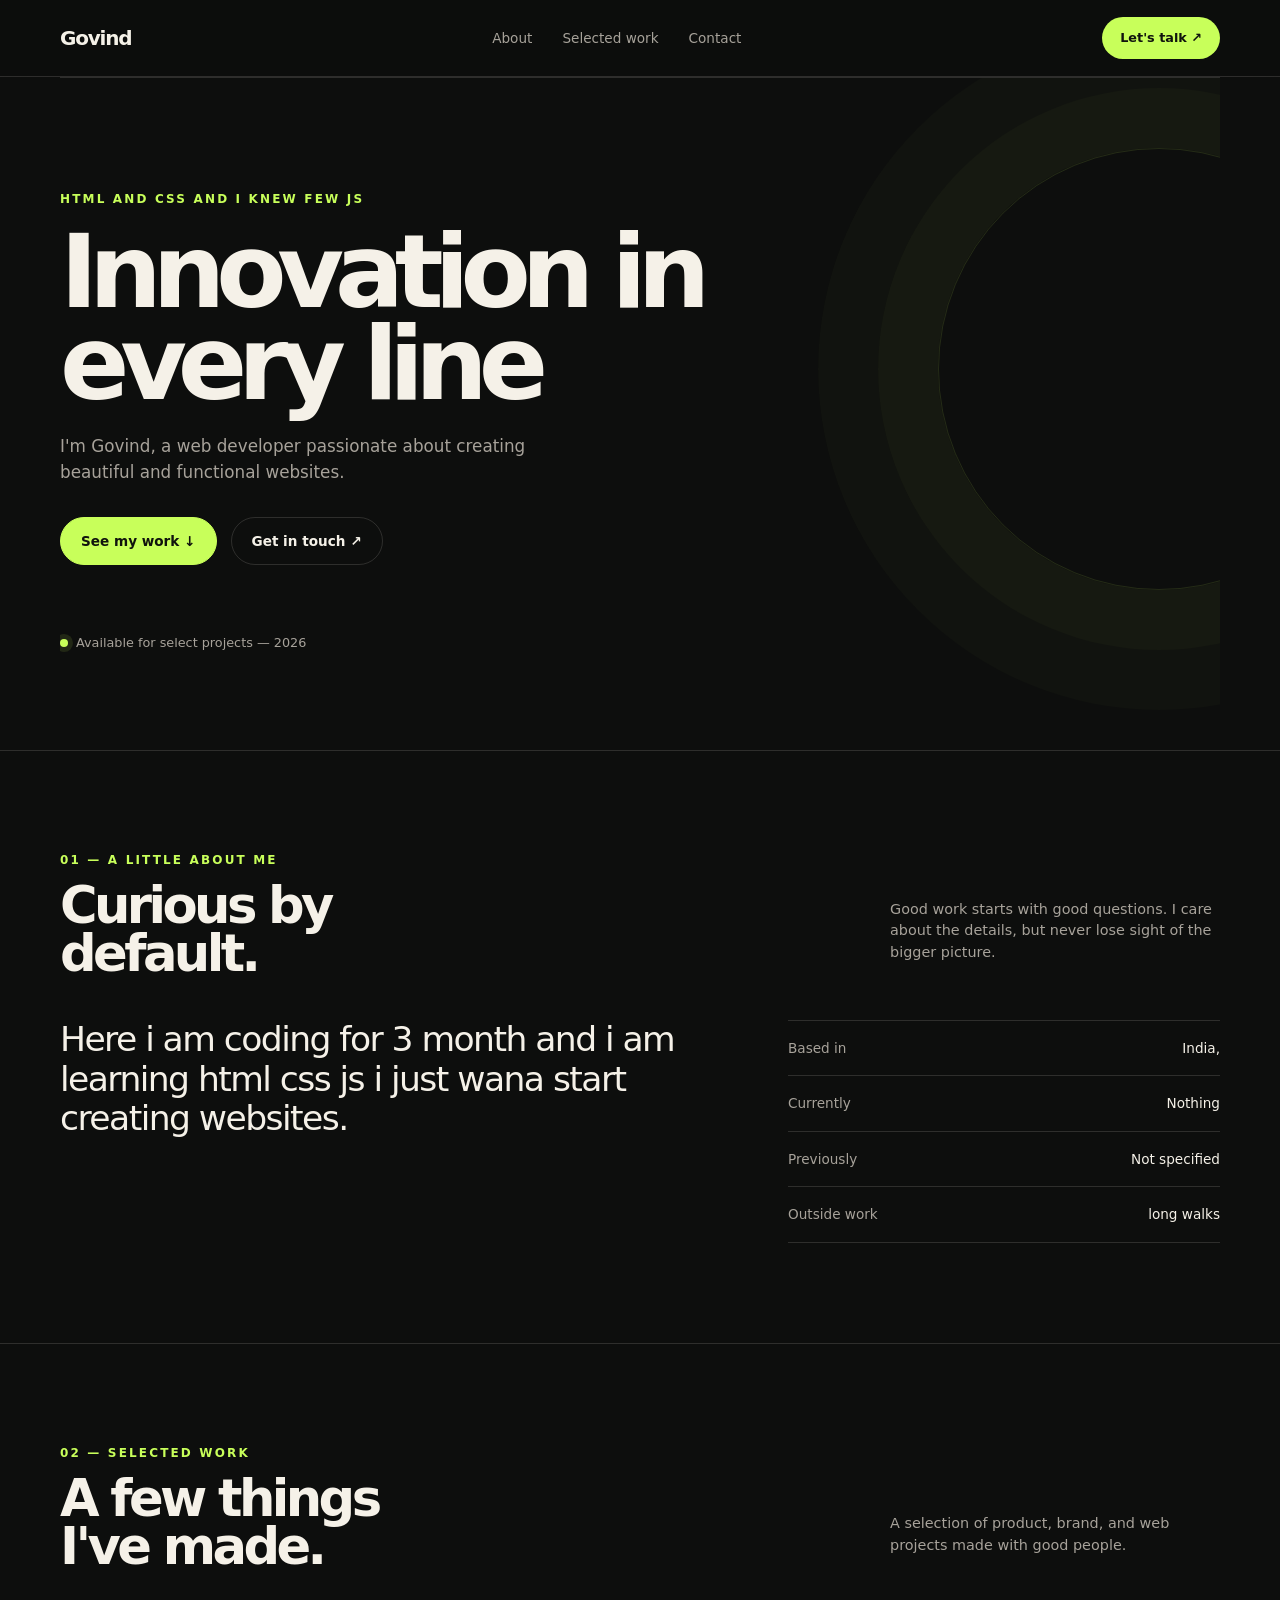
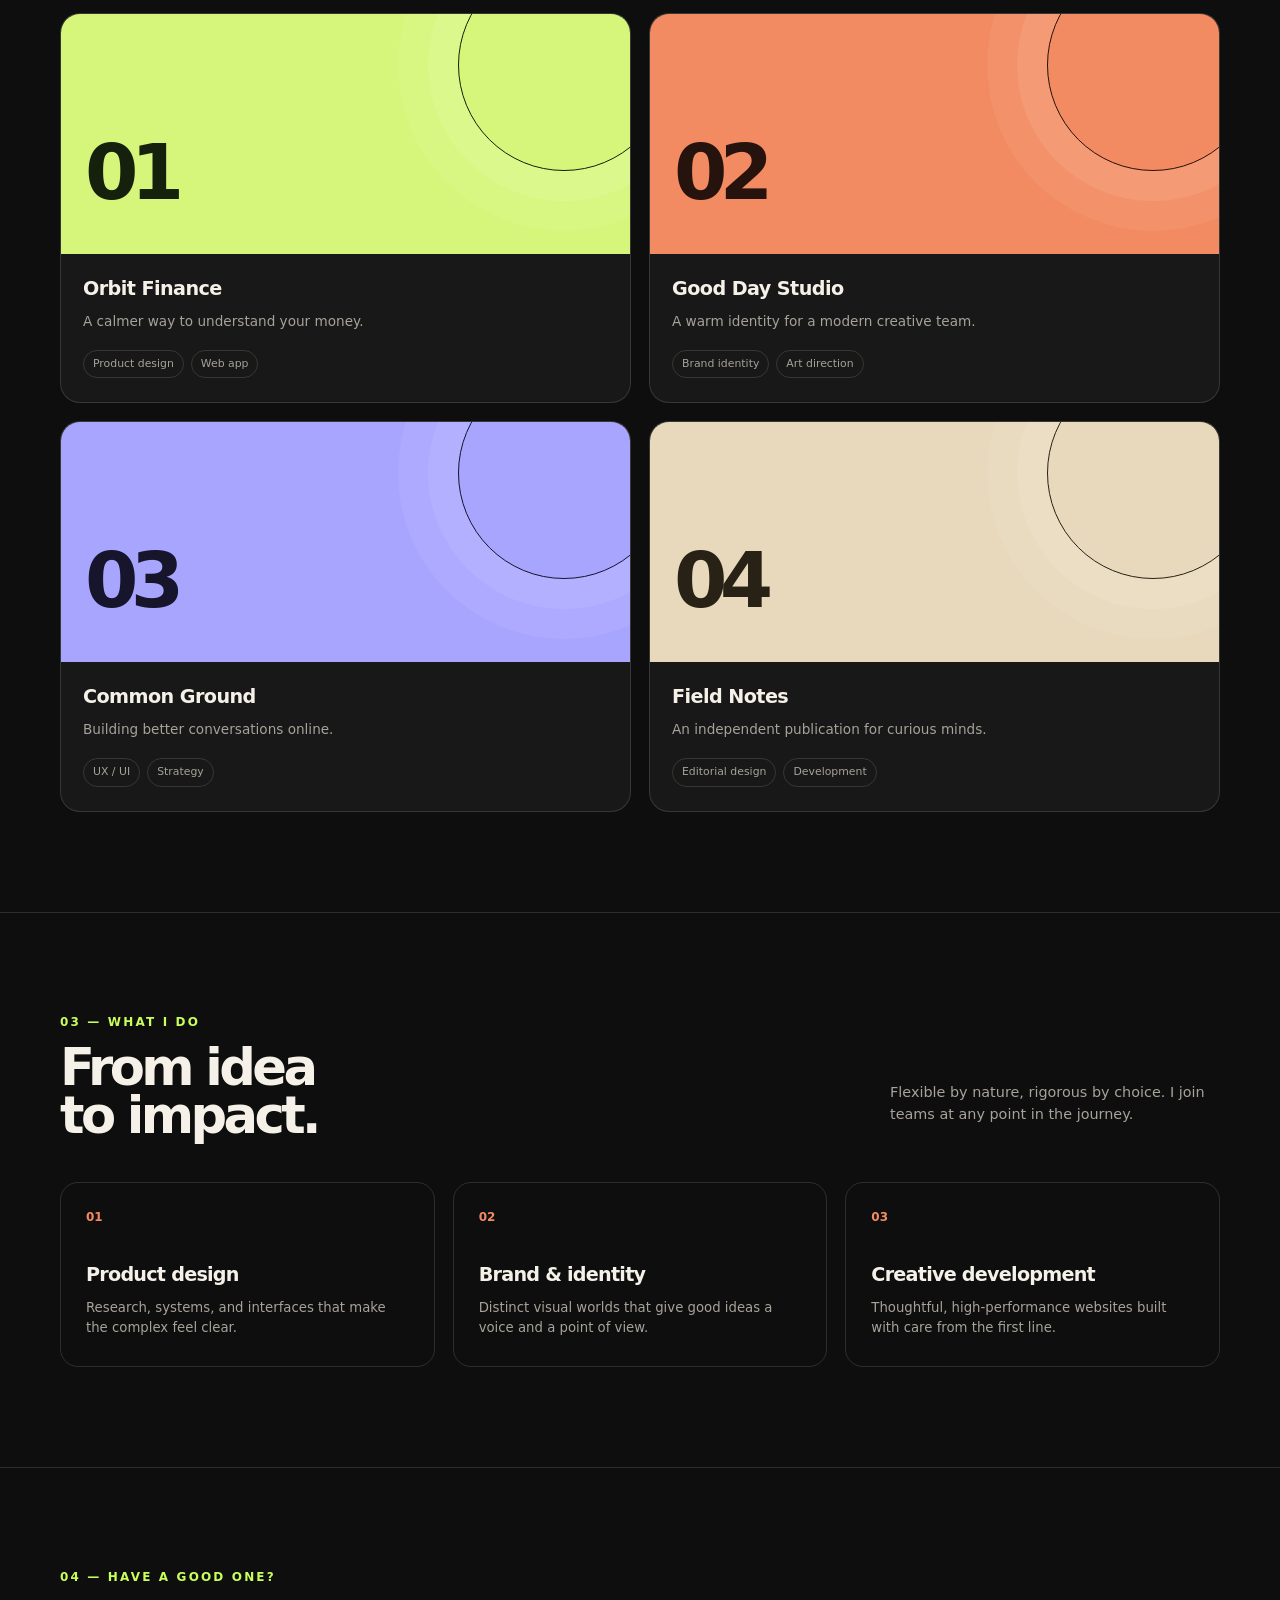
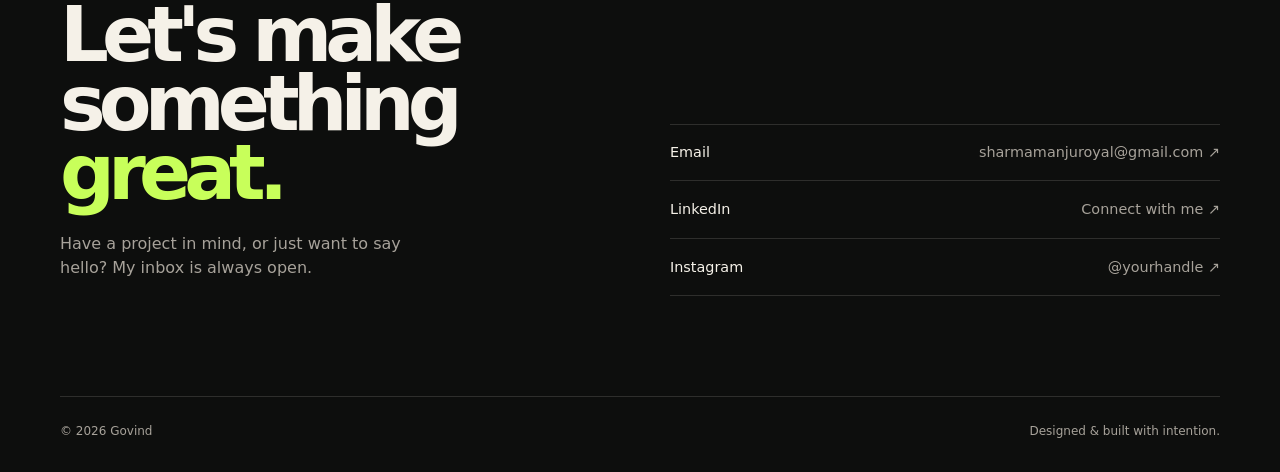
==== New Text Document.html @ 1552ae6b "Add files via upload" ====
<!DOCTYPE html>
<html lang="en">
<head>
  <meta charset="UTF-8" />
  <meta name="viewport" content="width=device-width, initial-scale=1.0" />
  <meta name="description" content="Govind— web development." />
  <!-- change "your-name" above to your actual name and add "front-end development" or your focus area -->
  <title>Govind — html and css</title>
  <style>
    :root {
      --ink: #f5f1e8;
      --muted: #a7a29a;
      --line: rgba(245, 241, 232, .14);
      --panel: #171817;
      --accent: #c8ff5a;
      --accent-dark: #10130d;
      --warm: #f28b61;
      --max: 1160px;
    }

    * { box-sizing: border-box; }
    html { scroll-behavior: smooth; }
    body {
      margin: 0;
      background: #0d0e0d;
      color: var(--ink);
      font-family: Inter, ui-sans-serif, system-ui, -apple-system, BlinkMacSystemFont, "Segoe UI", sans-serif;
      line-height: 1.5;
    }
    a { color: inherit; text-decoration: none; }
    .shell { width: min(calc(100% - 48px), var(--max)); margin: 0 auto; }

    header {
      border-bottom: 1px solid var(--line);
      position: sticky;
      top: 0;
      z-index: 10;
      backdrop-filter: blur(16px);
      background: rgba(13, 14, 13, .82);
    }
    nav { display: flex; align-items: center; justify-content: space-between; min-height: 76px; }
    .brand { font-weight: 800; letter-spacing: -.06em; font-size: 1.25rem; }
    .brand span { color: var(--accent); }
    .nav-links { display: flex; gap: 30px; color: var(--muted); font-size: .85rem; }
    .nav-links a { transition: color .2s ease; }
    .nav-links a:hover { color: var(--ink); }
    .nav-cta {
      background: var(--accent);
      color: var(--accent-dark);
      border-radius: 999px;
      padding: 11px 18px;
      font-weight: 800;
      font-size: .8rem;
    }

    .hero { padding: 112px 0 96px; position: relative; overflow: hidden; }
    .hero::after {
      content: "";
      width: 440px;
      height: 440px;
      border: 1px solid rgba(200, 255, 90, .12);
      border-radius: 50%;
      position: absolute;
      right: -160px;
      top: 70px;
      box-shadow: 0 0 0 60px rgba(200, 255, 90, .025), 0 0 0 120px rgba(200, 255, 90, .018);
      pointer-events: none;
    }
    .eyebrow { color: var(--accent); font-size: .75rem; font-weight: 800; letter-spacing: .18em; text-transform: uppercase; }
    h1 {
      max-width: 790px;
      margin: 18px 0 24px;
      font-size: clamp(3.4rem, 8vw, 7.6rem);
      letter-spacing: -.09em;
      line-height: .9;
      font-weight: 800;
    }
    h1 em { color: var(--warm); font-style: normal; }
    .hero-copy { max-width: 480px; color: var(--muted); font-size: 1.05rem; }
    .hero-actions { display: flex; gap: 14px; align-items: center; margin-top: 32px; }
    .button { border: 1px solid var(--line); border-radius: 999px; padding: 13px 20px; font-size: .85rem; font-weight: 750; }
    .button.primary { background: var(--accent); color: var(--accent-dark); border-color: var(--accent); }
    .button:not(.primary):hover { border-color: var(--accent); }
    .availability { display: inline-flex; align-items: center; gap: 8px; margin-top: 68px; color: var(--muted); font-size: .8rem; }
    .dot { background: var(--accent); border-radius: 50%; width: 8px; height: 8px; box-shadow: 0 0 0 5px rgba(200, 255, 90, .1); }

    section { padding: 100px 0; border-top: 1px solid var(--line); }
    .section-heading { display: flex; justify-content: space-between; align-items: end; margin-bottom: 42px; }
    .section-heading h2 { font-size: clamp(2rem, 4vw, 3.4rem); letter-spacing: -.07em; line-height: .95; margin: 12px 0 0; }
    .section-heading p { color: var(--muted); max-width: 330px; font-size: .9rem; }

    .about-grid { display: grid; grid-template-columns: 1.2fr .8fr; gap: 80px; align-items: start; }
    .about-text { font-size: clamp(1.4rem, 2.7vw, 2.3rem); letter-spacing: -.045em; line-height: 1.15; margin: 0; }
    .about-text strong { color: var(--accent); font-weight: 500; }
    .facts { border-top: 1px solid var(--line); }
    .fact { display: flex; justify-content: space-between; gap: 24px; padding: 17px 0; border-bottom: 1px solid var(--line); font-size: .85rem; }
    .fact span:first-child { color: var(--muted); }

    .projects { display: grid; grid-template-columns: repeat(2, 1fr); gap: 18px; }
    .project { background: var(--panel); border: 1px solid var(--line); border-radius: 20px; overflow: hidden; transition: transform .25s ease, border-color .25s ease; }
    .project:hover { transform: translateY(-6px); border-color: rgba(200, 255, 90, .65); }
    .project-visual { min-height: 240px; padding: 24px; display: flex; align-items: end; background: #d5f67a; color: #15200d; position: relative; overflow: hidden; }
    .project:nth-child(2) .project-visual { background: #f28b61; color: #27130d; }
    .project:nth-child(3) .project-visual { background: #a8a5ff; color: #16152c; }
    .project:nth-child(4) .project-visual { background: #e8d9bc; color: #272116; }
    .project-visual::before { content: ""; position: absolute; width: 210px; height: 210px; border: 1px solid currentColor; border-radius: 50%; right: -40px; top: -55px; box-shadow: 0 0 0 30px rgba(255,255,255,.08), 0 0 0 60px rgba(255,255,255,.06); }
    .project-number { font-size: 4.8rem; font-weight: 850; letter-spacing: -.1em; position: relative; }
    .project-info { padding: 21px 22px 24px; }
    .project-info h3 { font-size: 1.2rem; letter-spacing: -.03em; margin: 0 0 7px; }
    .project-info p { color: var(--muted); font-size: .85rem; margin: 0 0 19px; }
    .tags { display: flex; gap: 7px; flex-wrap: wrap; }
    .tag { border: 1px solid var(--line); color: var(--muted); border-radius: 100px; padding: 5px 9px; font-size: .68rem; }

    .services { display: grid; grid-template-columns: repeat(3, 1fr); gap: 18px; }
    .service { padding: 25px; border: 1px solid var(--line); border-radius: 18px; min-height: 185px; }
    .service-index { color: var(--warm); font-size: .75rem; font-weight: 800; }
    .service h3 { margin: 35px 0 8px; font-size: 1.2rem; letter-spacing: -.04em; }
    .service p { color: var(--muted); margin: 0; font-size: .83rem; }

    .contact { display: grid; grid-template-columns: 1fr 1fr; gap: 60px; align-items: end; }
    .contact h2 { font-size: clamp(2.8rem, 6vw, 5.8rem); letter-spacing: -.09em; line-height: .9; margin: 14px 0 25px; }
    .contact h2 em { color: var(--accent); font-style: normal; }
    .contact-copy { color: var(--muted); max-width: 370px; }
    .contact-links { display: grid; gap: 1px; border-top: 1px solid var(--line); }
    .contact-link { display: flex; justify-content: space-between; padding: 17px 0; border-bottom: 1px solid var(--line); font-size: .9rem; }
    .contact-link span { color: var(--muted); }
    .contact-link:hover span { color: var(--accent); }
    footer { padding: 25px 0 32px; border-top: 1px solid var(--line); color: var(--muted); font-size: .75rem; display: flex; justify-content: space-between; }

    @media (max-width: 720px) {
      .shell { width: min(calc(100% - 32px), var(--max)); }
      .nav-links { display: none; }
      .nav-cta { padding: 9px 14px; }
      .hero { padding: 80px 0 72px; }
      .hero::after { right: -260px; top: 230px; }
      .hero-actions { flex-wrap: wrap; }
      .availability { margin-top: 48px; }
      section { padding: 70px 0; }
      .section-heading, .contact { display: block; }
      .section-heading p { margin-top: 25px; }
      .about-grid { grid-template-columns: 1fr; gap: 42px; }
      .projects, .services { grid-template-columns: 1fr; }
      .project-visual { min-height: 190px; }
      .contact-links { margin-top: 44px; }
      footer { gap: 16px; flex-direction: column; }
    }
  </style>
</head>
<body>
  <header>
    <nav class="shell">
      <a class="brand" href="#top">Govind</a>
      <div class="nav-links">
        <a href="#about">About</a>
        <a href="#work">Selected work</a>
        <a href="#contact">Contact</a>
      </div>
      <a class="nav-cta" href="mailto:sharmamanjuroyal@gmail.com">Let's talk <span aria-hidden="true">↗</span></a>
    </nav>
  </header>

  <main id="top">
    <section class="hero shell">
      <div class="eyebrow"> html and css and i knew few js</div>
      <!-- line above: replace "your skill" with your focus, e.g. "Front-end Developer" -->
      <h1>Innovation in every line </h1>
      <p class="hero-copy">I'm Govind, a web developer passionate about creating beautiful and functional websites.</p>
      <!-- lines above: add your name and a short line about your skills -->
      <div class="hero-actions">
        <a class="button primary" href="#work">See my work <span aria-hidden="true">↓</span></a>
        <a class="button" href="mailto:sharmamanjuroyal@gmail.com">Get in touch <span aria-hidden="true">↗</span></a>
        <!-- add your real email above -->
      </div>
      <div class="availability"><span class="dot"></span> Available for select projects — 2026</div>
    </section>

    <section id="about">
      <div class="shell">
        <div class="section-heading">
          <div><div class="eyebrow">01 — A little about me</div><h2>Curious by<br />default.</h2></div>
          <p>Good work starts with good questions. I care about the details, but never lose sight of the bigger picture.</p>
        </div>
        <div class="about-grid">
          <p class="about-text">Here i am coding for 3 month and i am learning html css js i just wana start creating websites.</p>
          <div class="facts">
            <div class="fact"><span>Based in</span><span>India,</span></div>
            <div class="fact"><span>Currently</span><span> Nothing</span></div>
            <div class="fact"><span>Previously</span><span>Not specified</span></div>
            <div class="fact"><span>Outside work</span><span> long walks</span></div>
          </div>
        </div>
      </div>
    </section>

    <section id="work">
      <div class="shell">
        <div class="section-heading">
          <div><div class="eyebrow">02 — Selected work</div><h2>A few things<br />I've made.</h2></div>
          <p>A selection of product, brand, and web projects made with good people.</p>
        </div>
        <div class="projects">
          <article class="project">
            <div class="project-visual"><span class="project-number">01</span></div>
            <div class="project-info"><h3>Orbit Finance</h3><p>A calmer way to understand your money.</p><div class="tags"><span class="tag">Product design</span><span class="tag">Web app</span></div></div>
          </article>
          <article class="project">
            <div class="project-visual"><span class="project-number">02</span></div>
            <div class="project-info"><h3>Good Day Studio</h3><p>A warm identity for a modern creative team.</p><div class="tags"><span class="tag">Brand identity</span><span class="tag">Art direction</span></div></div>
          </article>
          <article class="project">
            <div class="project-visual"><span class="project-number">03</span></div>
            <div class="project-info"><h3>Common Ground</h3><p>Building better conversations online.</p><div class="tags"><span class="tag">UX / UI</span><span class="tag">Strategy</span></div></div>
          </article>
          <article class="project">
            <div class="project-visual"><span class="project-number">04</span></div>
            <div class="project-info"><h3>Field Notes</h3><p>An independent publication for curious minds.</p><div class="tags"><span class="tag">Editorial design</span><span class="tag">Development</span></div></div>
          </article>
        </div>
      </div>
    </section>

    <section>
      <div class="shell">
        <div class="section-heading">
          <div><div class="eyebrow">03 — What I do</div><h2>From idea<br />to impact.</h2></div>
          <p>Flexible by nature, rigorous by choice. I join teams at any point in the journey.</p>
        </div>
        <div class="services">
          <article class="service"><div class="service-index">01</div><h3>Product design</h3><p>Research, systems, and interfaces that make the complex feel clear.</p></article>
          <article class="service"><div class="service-index">02</div><h3>Brand & identity</h3><p>Distinct visual worlds that give good ideas a voice and a point of view.</p></article>
          <article class="service"><div class="service-index">03</div><h3>Creative development</h3><p>Thoughtful, high-performance websites built with care from the first line.</p></article>
        </div>
      </div>
    </section>

    <section id="contact">
      <div class="shell contact">
        <div>
          <div class="eyebrow">04 — Have a good one?</div>
          <h2>Let's make<br />something <em>great.</em></h2>
          <p class="contact-copy">Have a project in mind, or just want to say hello? My inbox is always open.</p>
        </div>
        <div class="contact-links">
          <a class="contact-link" href="mailto:sharmamanjuroyal@gmail.com">Email <span>sharmamanjuroyal@gmail.com ↗</span></a>
<!--change the mail your mail address-->
          <a class="contact-link" href="https://www.linkedin.com" target="_blank" rel="noreferrer">LinkedIn <span>Connect with me ↗</span></a>
<!--add the linkedin here-->
          <a class="contact-link" href="https://www.instagram.com" target="_blank" rel="noreferrer">Instagram <span>@yourhandle ↗</span></a>
<!--add the instagram here-->
        </div>
      </div>
    </section>
  </main>

  <footer class="shell">
    <span>© 2026 Govind</span>
    <span>Designed & built with intention.</span>
  </footer>
</body>
</html>
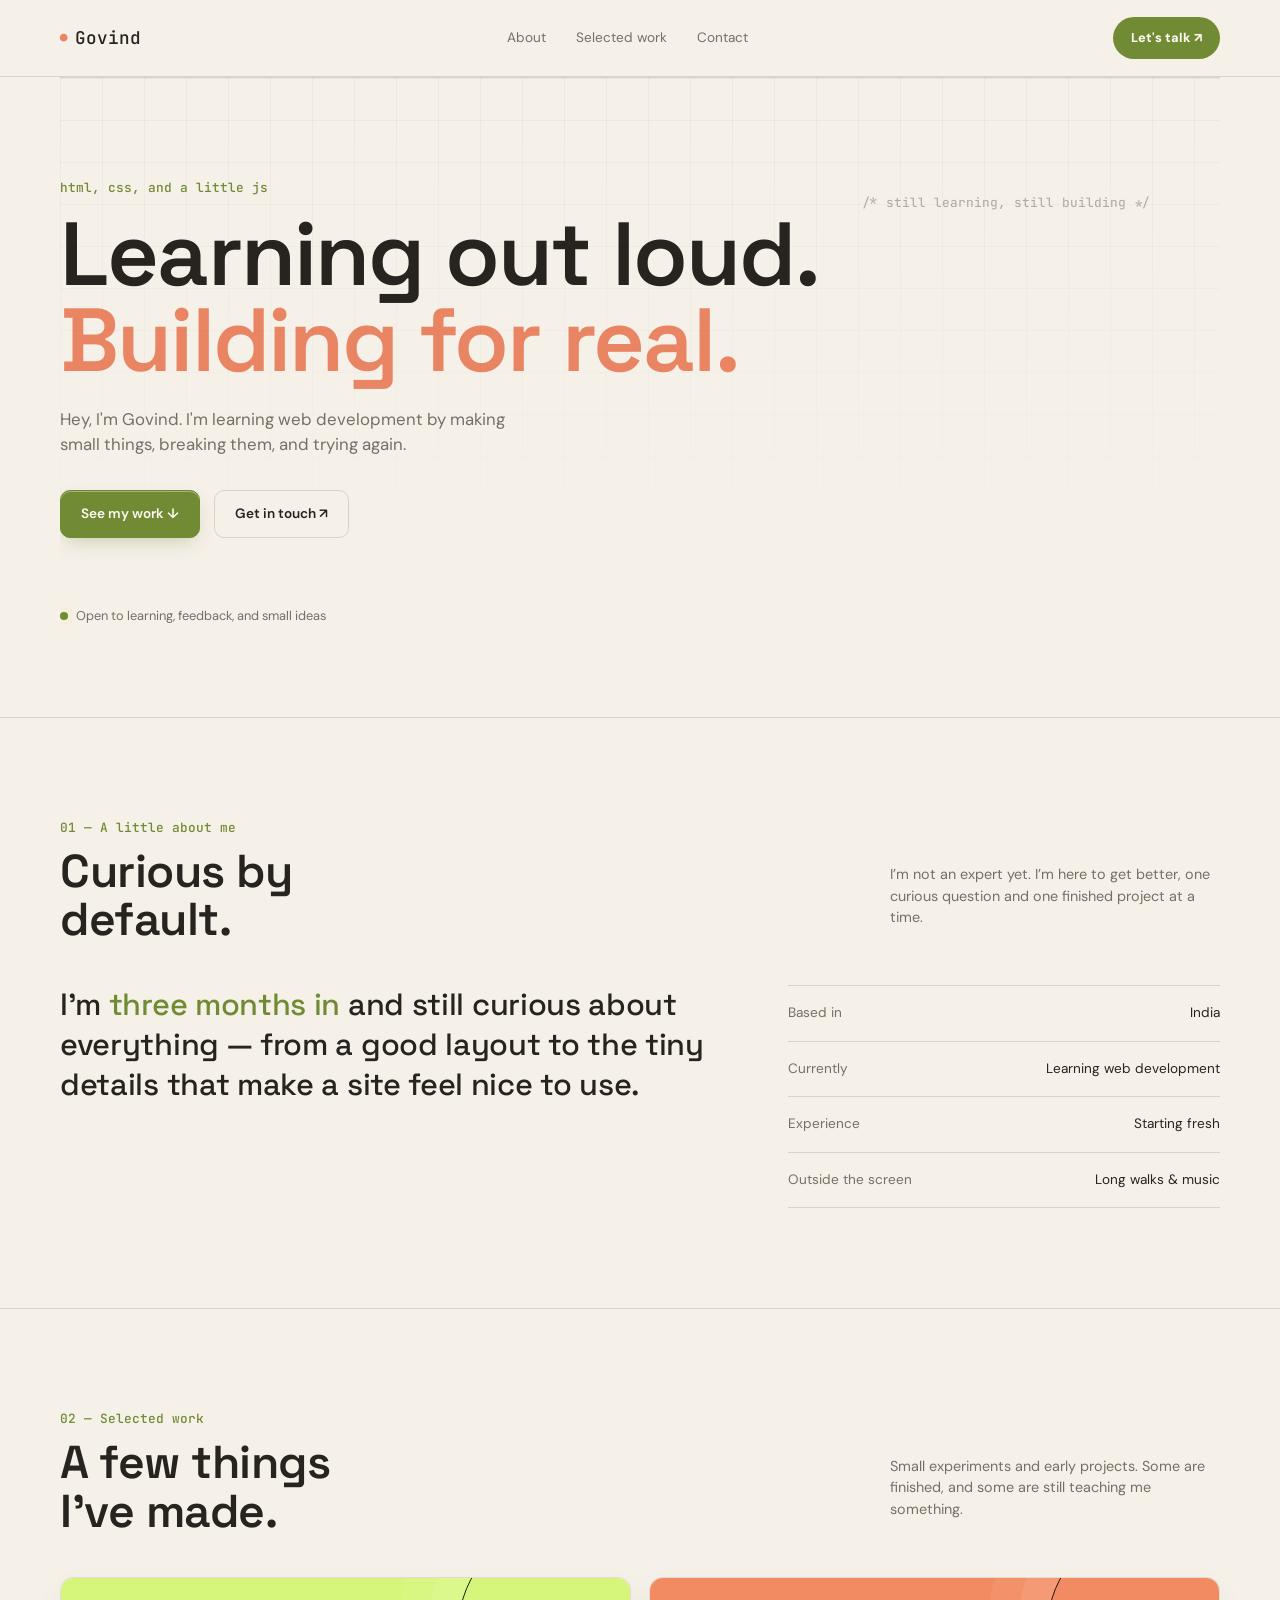
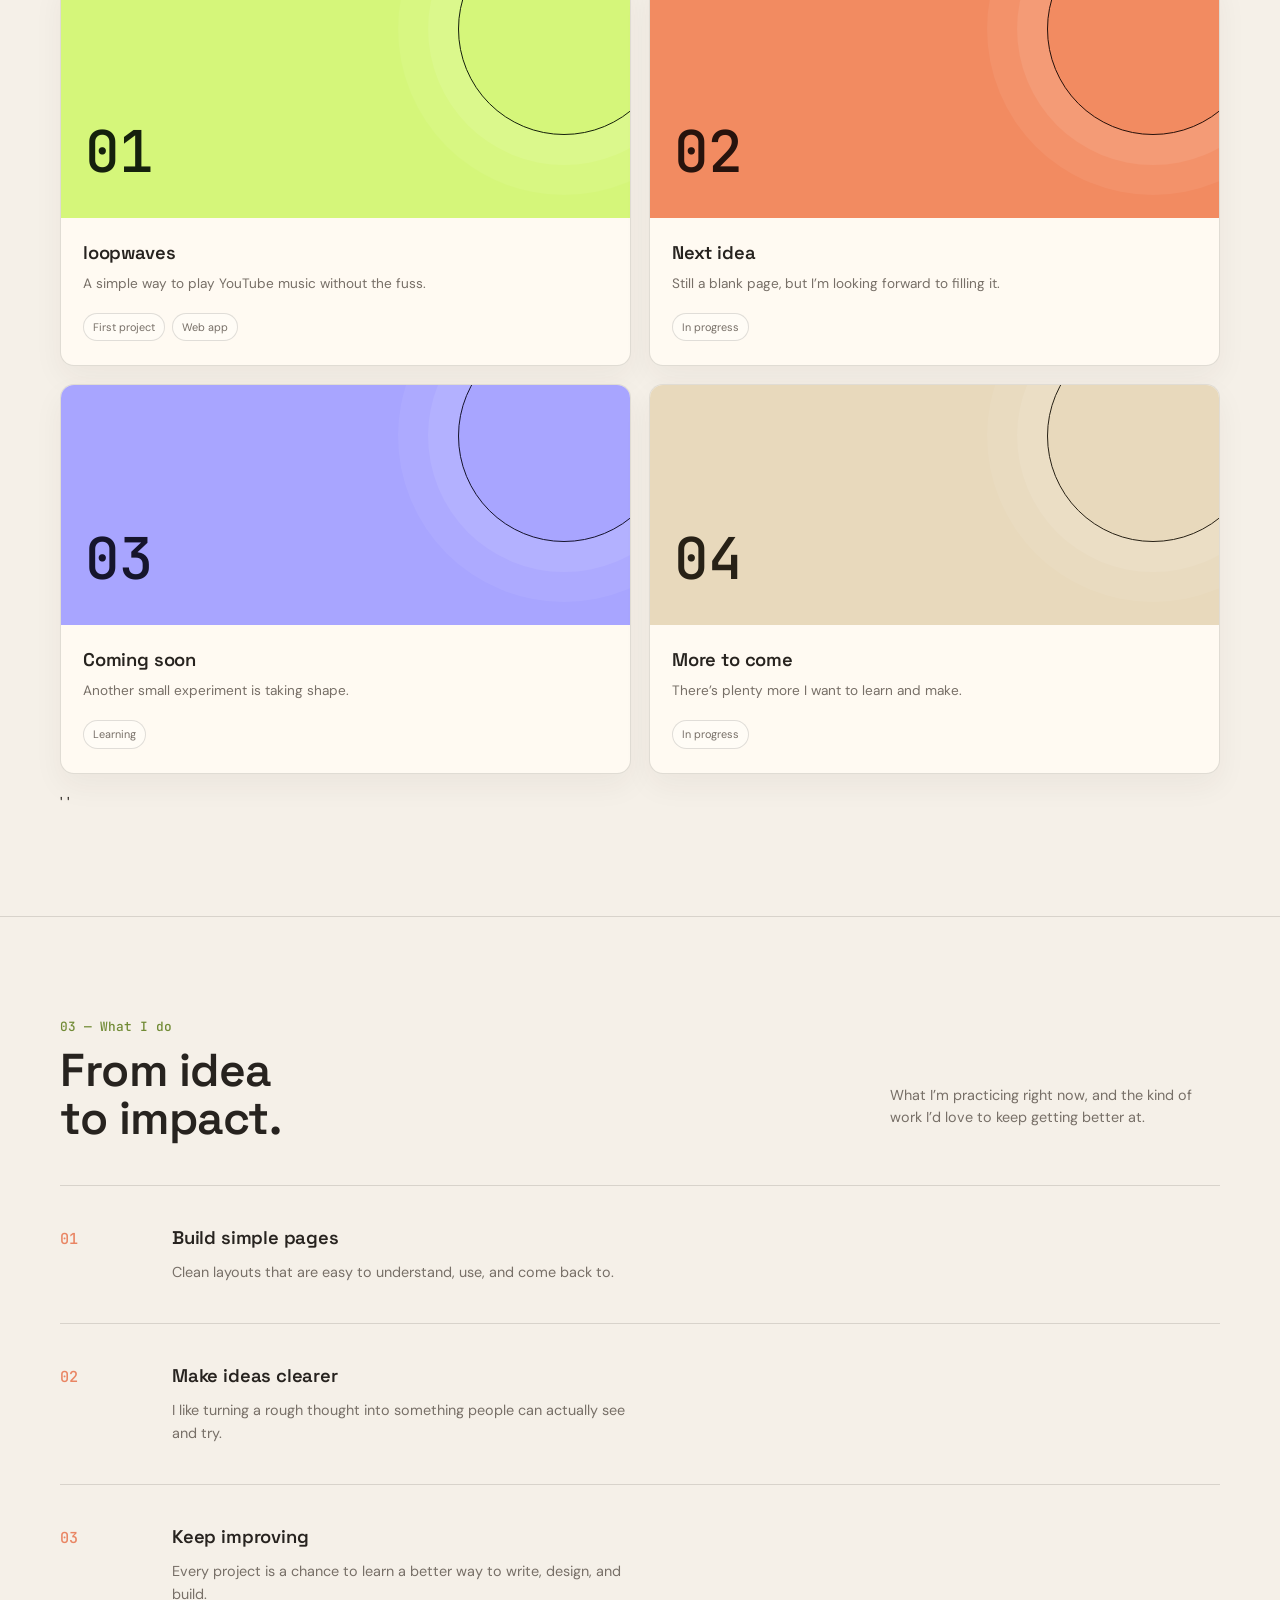
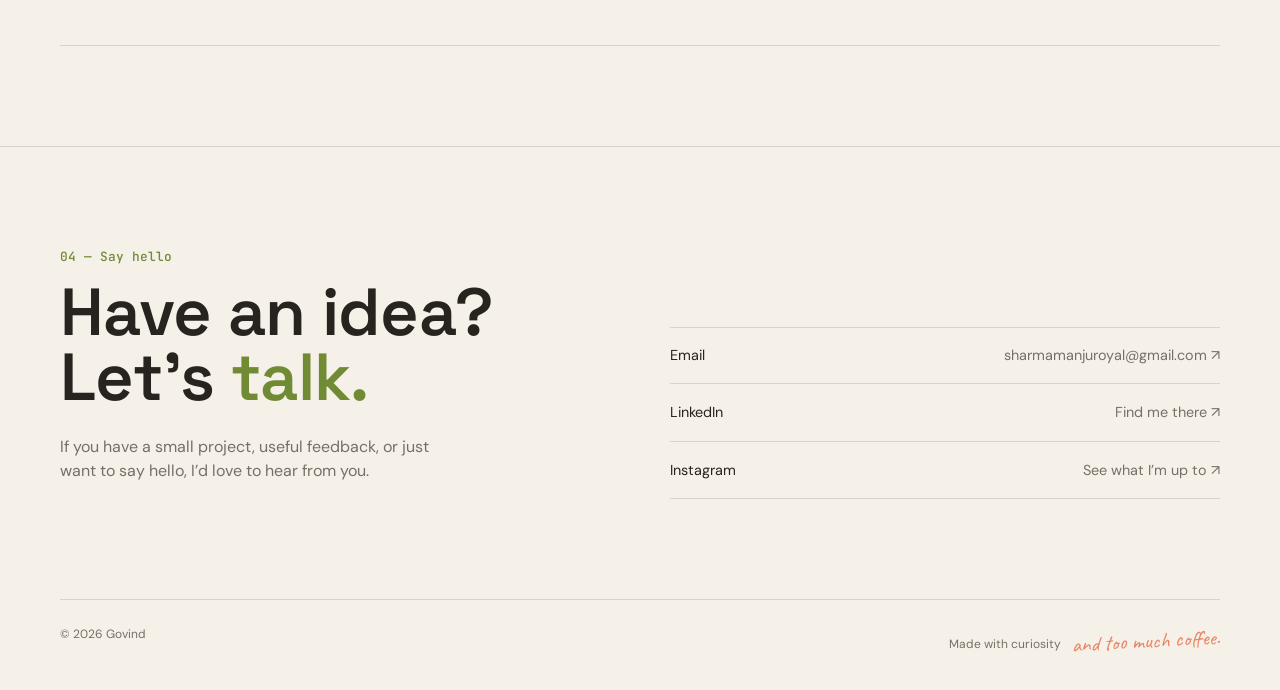
==== commit b305899d: "Add files via upload" ====
--- a/New Text Document.html
+++ b/New Text Document.html
@@ -3,28 +3,34 @@
 <head>
   <meta charset="UTF-8" />
   <meta name="viewport" content="width=device-width, initial-scale=1.0" />
-  <meta name="description" content="Govind— web development." />
-  <!-- change "your-name" above to your actual name and add "front-end development" or your focus area -->
-  <title>Govind — html and css</title>
+  <meta name="description" content="Govind — a beginner web developer learning in public." />
+  <title>Govind — learning to build for the web</title>
+  <link rel="preconnect" href="https://fonts.googleapis.com" />
+  <link rel="preconnect" href="https://fonts.gstatic.com" crossorigin />
+  <link href="https://fonts.googleapis.com/css2?family=Caveat:wght@500;600&family=DM+Sans:wght@400;500;600;700&family=JetBrains+Mono:wght@400;500&family=Space+Grotesk:wght@500;600;700&display=swap" rel="stylesheet" />
   <style>
     :root {
-      --ink: #f5f1e8;
-      --muted: #a7a29a;
-      --line: rgba(245, 241, 232, .14);
-      --panel: #171817;
-      --accent: #c8ff5a;
-      --accent-dark: #10130d;
-      --warm: #f28b61;
+      --ink: #27231f;
+      --muted: #776f67;
+      --line: rgba(39, 35, 31, .14);
+      --panel: #fffaf2;
+      --accent: #718b35;
+      --accent-dark: #fffaf2;
+      --warm: #e98563;
       --max: 1160px;
+      --font-display: 'Space Grotesk', ui-sans-serif, system-ui, sans-serif;
+      --font-mono: 'JetBrains Mono', ui-monospace, 'SF Mono', monospace;
     }
 
     * { box-sizing: border-box; }
     html { scroll-behavior: smooth; }
     body {
       margin: 0;
-      background: #0d0e0d;
+      background:
+        radial-gradient(ellipse 900px 520px at 82% -8%, rgba(233,133,99,.13), transparent 60%),
+        #f5f0e8;
       color: var(--ink);
-      font-family: Inter, ui-sans-serif, system-ui, -apple-system, BlinkMacSystemFont, "Segoe UI", sans-serif;
+      font-family: 'DM Sans', ui-sans-serif, system-ui, -apple-system, BlinkMacSystemFont, "Segoe UI", sans-serif;
       line-height: 1.5;
     }
     a { color: inherit; text-decoration: none; }
@@ -36,11 +42,11 @@
       top: 0;
       z-index: 10;
       backdrop-filter: blur(16px);
-      background: rgba(13, 14, 13, .82);
+      background: rgba(245, 240, 232, .86);
     }
     nav { display: flex; align-items: center; justify-content: space-between; min-height: 76px; }
-    .brand { font-weight: 800; letter-spacing: -.06em; font-size: 1.25rem; }
-    .brand span { color: var(--accent); }
+    .brand { font-family: var(--font-mono); font-weight: 500; font-size: 1.1rem; color: var(--ink); }
+    .brand::before { content: "●"; color: var(--warm); margin-right: 8px; font-size: .7em; vertical-align: .12em; }
     .nav-links { display: flex; gap: 30px; color: var(--muted); font-size: .85rem; }
     .nav-links a { transition: color .2s ease; }
     .nav-links a:hover { color: var(--ink); }
@@ -53,72 +59,143 @@
       font-size: .8rem;
     }
 
-    .hero { padding: 112px 0 96px; position: relative; overflow: hidden; }
-    .hero::after {
+    .hero { padding: 100px 0 90px; position: relative; overflow: hidden; }
+    .hero::before {
       content: "";
-      width: 440px;
-      height: 440px;
-      border: 1px solid rgba(200, 255, 90, .12);
-      border-radius: 50%;
       position: absolute;
-      right: -160px;
-      top: 70px;
-      box-shadow: 0 0 0 60px rgba(200, 255, 90, .025), 0 0 0 120px rgba(200, 255, 90, .018);
+      inset: 0;
+      background-image:
+        linear-gradient(rgba(39,35,31,.045) 1px, transparent 1px),
+        linear-gradient(90deg, rgba(39,35,31,.045) 1px, transparent 1px);
+      background-size: 42px 42px;
+      mask-image: linear-gradient(to bottom, black, transparent 75%);
       pointer-events: none;
     }
-    .eyebrow { color: var(--accent); font-size: .75rem; font-weight: 800; letter-spacing: .18em; text-transform: uppercase; }
+    .hero-tag {
+      position: absolute;
+      right: 6%;
+      top: 18%;
+      font-family: var(--font-mono);
+      font-size: .8rem;
+      color: rgba(39,35,31,.35);
+      pointer-events: none;
+      display: none;
+    }
+    @media (min-width: 900px) { .hero-tag { display: block; } }
+    .eyebrow { font-family: var(--font-mono); color: var(--accent); font-size: .8rem; font-weight: 500; }
     h1 {
+      font-family: var(--font-display);
       max-width: 790px;
-      margin: 18px 0 24px;
-      font-size: clamp(3.4rem, 8vw, 7.6rem);
-      letter-spacing: -.09em;
-      line-height: .9;
-      font-weight: 800;
+      margin: 14px 0 24px;
+      font-size: clamp(3rem, 7vw, 6.4rem);
+      letter-spacing: -.02em;
+      line-height: .96;
+      font-weight: 600;
     }
     h1 em { color: var(--warm); font-style: normal; }
     .hero-copy { max-width: 480px; color: var(--muted); font-size: 1.05rem; }
     .hero-actions { display: flex; gap: 14px; align-items: center; margin-top: 32px; }
-    .button { border: 1px solid var(--line); border-radius: 999px; padding: 13px 20px; font-size: .85rem; font-weight: 750; }
-    .button.primary { background: var(--accent); color: var(--accent-dark); border-color: var(--accent); }
-    .button:not(.primary):hover { border-color: var(--accent); }
+    .button { border: 1px solid var(--line); border-radius: 10px; padding: 13px 20px; font-size: .85rem; font-weight: 600; transition: transform .2s ease, border-color .2s ease, box-shadow .2s ease; }
+    .button.primary { background: var(--accent); color: var(--accent-dark); border-color: var(--accent);     box-shadow: 0 1px 0 rgba(255,255,255,.35) inset, 0 8px 20px -8px rgba(113,139,53,.45); }
+    .button.primary:hover { transform: translateY(-2px); }
+    .button:not(.primary):hover { border-color: var(--accent); transform: translateY(-2px); }
     .availability { display: inline-flex; align-items: center; gap: 8px; margin-top: 68px; color: var(--muted); font-size: .8rem; }
     .dot { background: var(--accent); border-radius: 50%; width: 8px; height: 8px; box-shadow: 0 0 0 5px rgba(200, 255, 90, .1); }
 
     section { padding: 100px 0; border-top: 1px solid var(--line); }
     .section-heading { display: flex; justify-content: space-between; align-items: end; margin-bottom: 42px; }
-    .section-heading h2 { font-size: clamp(2rem, 4vw, 3.4rem); letter-spacing: -.07em; line-height: .95; margin: 12px 0 0; }
+    .section-heading h2 { font-family: var(--font-display); font-size: clamp(1.9rem, 3.6vw, 3rem); letter-spacing: -.01em; line-height: 1.05; font-weight: 600; margin: 10px 0 0; }
     .section-heading p { color: var(--muted); max-width: 330px; font-size: .9rem; }
 
     .about-grid { display: grid; grid-template-columns: 1.2fr .8fr; gap: 80px; align-items: start; }
-    .about-text { font-size: clamp(1.4rem, 2.7vw, 2.3rem); letter-spacing: -.045em; line-height: 1.15; margin: 0; }
+    .about-text { font-family: var(--font-display); font-weight: 500; font-size: clamp(1.3rem, 2.4vw, 2rem); letter-spacing: -.01em; line-height: 1.3; margin: 0; }
     .about-text strong { color: var(--accent); font-weight: 500; }
     .facts { border-top: 1px solid var(--line); }
-    .fact { display: flex; justify-content: space-between; gap: 24px; padding: 17px 0; border-bottom: 1px solid var(--line); font-size: .85rem; }
+    .fact { display: flex; justify-content: space-between; gap: 24px; padding: 17px 0; border-bottom: 1px solid var(--line); font-size: .85rem; transition: border-color .3s ease; }
     .fact span:first-child { color: var(--muted); }
+    .fact span:last-child { transition: color .3s ease, transform .3s ease; display: inline-block; }
+    .fact:hover { border-color: var(--accent); }
+    .fact:hover span:last-child { color: var(--accent); transform: translateX(4px); }
 
     .projects { display: grid; grid-template-columns: repeat(2, 1fr); gap: 18px; }
-    .project { background: var(--panel); border: 1px solid var(--line); border-radius: 20px; overflow: hidden; transition: transform .25s ease, border-color .25s ease; }
+    .project { background: var(--panel); border: 1px solid var(--line); border-radius: 14px; overflow: hidden; transition: transform .25s ease, border-color .25s ease; box-shadow: 0 12px 30px rgba(60, 45, 30, .05); }
     .project:hover { transform: translateY(-6px); border-color: rgba(200, 255, 90, .65); }
     .project-visual { min-height: 240px; padding: 24px; display: flex; align-items: end; background: #d5f67a; color: #15200d; position: relative; overflow: hidden; }
     .project:nth-child(2) .project-visual { background: #f28b61; color: #27130d; }
     .project:nth-child(3) .project-visual { background: #a8a5ff; color: #16152c; }
     .project:nth-child(4) .project-visual { background: #e8d9bc; color: #272116; }
     .project-visual::before { content: ""; position: absolute; width: 210px; height: 210px; border: 1px solid currentColor; border-radius: 50%; right: -40px; top: -55px; box-shadow: 0 0 0 30px rgba(255,255,255,.08), 0 0 0 60px rgba(255,255,255,.06); }
-    .project-number { font-size: 4.8rem; font-weight: 850; letter-spacing: -.1em; position: relative; }
+    .project-number { font-family: var(--font-mono); font-size: 3.6rem; font-weight: 500; letter-spacing: -.02em; position: relative; }
     .project-info { padding: 21px 22px 24px; }
-    .project-info h3 { font-size: 1.2rem; letter-spacing: -.03em; margin: 0 0 7px; }
+    .project-info h3 { font-family: var(--font-display); font-weight: 600; font-size: 1.15rem; letter-spacing: -.01em; margin: 0 0 7px; }
     .project-info p { color: var(--muted); font-size: .85rem; margin: 0 0 19px; }
     .tags { display: flex; gap: 7px; flex-wrap: wrap; }
-    .tag { border: 1px solid var(--line); color: var(--muted); border-radius: 100px; padding: 5px 9px; font-size: .68rem; }
-
-    .services { display: grid; grid-template-columns: repeat(3, 1fr); gap: 18px; }
-    .service { padding: 25px; border: 1px solid var(--line); border-radius: 18px; min-height: 185px; }
-    .service-index { color: var(--warm); font-size: .75rem; font-weight: 800; }
-    .service h3 { margin: 35px 0 8px; font-size: 1.2rem; letter-spacing: -.04em; }
-    .service p { color: var(--muted); margin: 0; font-size: .83rem; }
+    .tag { border: 1px solid var(--line); color: var(--muted); border-radius: 100px; padding: 5px 9px; font-size: .68rem; background: rgba(255,255,255,.35); }
+
+    /* ===== Services (merged from the second document, remapped to this theme) ===== */
+    .services { display: flex; flex-direction: column; }
+    .service {
+      position: relative;
+      display: grid;
+      grid-template-columns: 4.5rem 1fr;
+      gap: 0 2.5rem;
+      padding: 2.4rem 1.25rem 2.4rem 0;
+      border-top: 1px solid var(--line);
+      cursor: default;
+      overflow: hidden;
+    }
+    .service:last-child { border-bottom: 1px solid var(--line); }
+    .service::before {
+      content: "";
+      position: absolute;
+      inset: 0;
+      background: linear-gradient(90deg, rgba(113, 139, 53, .1), rgba(113, 139, 53, 0));
+      transform: scaleX(0);
+      transform-origin: left;
+      transition: transform .55s cubic-bezier(.16, 1, .3, 1);
+      z-index: 0;
+    }
+    .service.enter-right::before { transform-origin: right; }
+    .service:hover::before { transform: scaleX(1); }
+    .service-index {
+      position: relative;
+      z-index: 1;
+      font-family: var(--font-mono);
+      font-size: .95rem;
+      font-weight: 500;
+      color: var(--warm);
+      padding-top: .25rem;
+      transition: color .4s ease, transform .5s cubic-bezier(.16, 1, .3, 1);
+    }
+    .service:hover .service-index { color: var(--accent); transform: translateX(.3rem); }
+    .service-body { position: relative; z-index: 1; }
+    .service h3 {
+      font-family: var(--font-display);
+      font-weight: 600;
+      font-size: 1.15rem;
+      letter-spacing: -.01em;
+      margin: 0 0 .6rem;
+      transition: transform .5s cubic-bezier(.16, 1, .3, 1);
+    }
+    .service:hover h3 { transform: translateX(.3rem); }
+    .service p {
+      margin: 0;
+      max-width: 46ch;
+      color: var(--muted);
+      font-size: .9rem;
+      line-height: 1.6;
+      transition: transform .5s cubic-bezier(.16, 1, .3, 1), color .4s ease;
+    }
+    .service:hover p { transform: translateX(.3rem); color: var(--ink); }
+    @media (max-width: 560px) {
+      .service { grid-template-columns: 3rem 1fr; }
+    }
+    @media (prefers-reduced-motion: reduce) {
+      .service::before, .service-index, .service h3, .service p { transition: none !important; }
+    }
 
     .contact { display: grid; grid-template-columns: 1fr 1fr; gap: 60px; align-items: end; }
-    .contact h2 { font-size: clamp(2.8rem, 6vw, 5.8rem); letter-spacing: -.09em; line-height: .9; margin: 14px 0 25px; }
+    .contact h2 { font-family: var(--font-display); font-weight: 600; font-size: clamp(2.4rem, 5.2vw, 4.6rem); letter-spacing: -.01em; line-height: .98; margin: 14px 0 25px; }
     .contact h2 em { color: var(--accent); font-style: normal; }
     .contact-copy { color: var(--muted); max-width: 370px; }
     .contact-links { display: grid; gap: 1px; border-top: 1px solid var(--line); }
@@ -126,13 +203,39 @@
     .contact-link span { color: var(--muted); }
     .contact-link:hover span { color: var(--accent); }
     footer { padding: 25px 0 32px; border-top: 1px solid var(--line); color: var(--muted); font-size: .75rem; display: flex; justify-content: space-between; }
+    .handwritten { font-family: 'Caveat', cursive; color: var(--warm); font-size: 1.35rem; transform: rotate(-3deg); display: inline-block; margin-left: 8px; }
+
+    /* ===== Scroll reveal ===== */
+    .reveal {
+      opacity: 0;
+      transform: translateY(28px);
+      transition: opacity .7s cubic-bezier(.16,1,.3,1), transform .7s cubic-bezier(.16,1,.3,1);
+    }
+    .reveal.is-visible { opacity: 1; transform: translateY(0); }
+    .reveal-stagger > * {
+      opacity: 0;
+      transform: translateY(24px);
+      transition: opacity .6s cubic-bezier(.16,1,.3,1), transform .6s cubic-bezier(.16,1,.3,1);
+    }
+    .reveal-stagger.is-visible > * { opacity: 1; transform: translateY(0); }
+    .reveal-stagger.is-visible > *:nth-child(1) { transition-delay: .05s; }
+    .reveal-stagger.is-visible > *:nth-child(2) { transition-delay: .12s; }
+    .reveal-stagger.is-visible > *:nth-child(3) { transition-delay: .19s; }
+    .reveal-stagger.is-visible > *:nth-child(4) { transition-delay: .26s; }
+
+    @media (prefers-reduced-motion: reduce) {
+      .reveal, .reveal-stagger > * {
+        opacity: 1 !important;
+        transform: none !important;
+        transition: none !important;
+      }
+    }
 
     @media (max-width: 720px) {
       .shell { width: min(calc(100% - 32px), var(--max)); }
       .nav-links { display: none; }
       .nav-cta { padding: 9px 14px; }
       .hero { padding: 80px 0 72px; }
-      .hero::after { right: -260px; top: 230px; }
       .hero-actions { flex-wrap: wrap; }
       .availability { margin-top: 48px; }
       section { padding: 70px 0; }
@@ -144,6 +247,7 @@
       .contact-links { margin-top: 44px; }
       footer { gap: 16px; flex-direction: column; }
     }
+
   </style>
 </head>
 <body>
@@ -161,32 +265,30 @@
 
   <main id="top">
     <section class="hero shell">
-      <div class="eyebrow"> html and css and i knew few js</div>
-      <!-- line above: replace "your skill" with your focus, e.g. "Front-end Developer" -->
-      <h1>Innovation in every line </h1>
-      <p class="hero-copy">I'm Govind, a web developer passionate about creating beautiful and functional websites.</p>
-      <!-- lines above: add your name and a short line about your skills -->
+      <span class="hero-tag">/* still learning, still building */</span>
+      <div class="eyebrow">html, css, and a little js</div>
+      <h1>Learning out loud.<br /><em>Building for real.</em></h1>
+      <p class="hero-copy">Hey, I'm Govind. I'm learning web development by making small things, breaking them, and trying again.</p>
       <div class="hero-actions">
         <a class="button primary" href="#work">See my work <span aria-hidden="true">↓</span></a>
         <a class="button" href="mailto:sharmamanjuroyal@gmail.com">Get in touch <span aria-hidden="true">↗</span></a>
-        <!-- add your real email above -->
-      </div>
-      <div class="availability"><span class="dot"></span> Available for select projects — 2026</div>
+      </div>
+      <div class="availability"><span class="dot"></span> Open to learning, feedback, and small ideas</div>
     </section>
 
     <section id="about">
       <div class="shell">
-        <div class="section-heading">
+        <div class="section-heading reveal">
           <div><div class="eyebrow">01 — A little about me</div><h2>Curious by<br />default.</h2></div>
-          <p>Good work starts with good questions. I care about the details, but never lose sight of the bigger picture.</p>
-        </div>
-        <div class="about-grid">
-          <p class="about-text">Here i am coding for 3 month and i am learning html css js i just wana start creating websites.</p>
+          <p>I’m not an expert yet. I’m here to get better, one curious question and one finished project at a time.</p>
+        </div>
+        <div class="about-grid reveal">
+          <p class="about-text">I’m <strong>three months in</strong> and still curious about everything — from a good layout to the tiny details that make a site feel nice to use.</p>
           <div class="facts">
-            <div class="fact"><span>Based in</span><span>India,</span></div>
-            <div class="fact"><span>Currently</span><span> Nothing</span></div>
-            <div class="fact"><span>Previously</span><span>Not specified</span></div>
-            <div class="fact"><span>Outside work</span><span> long walks</span></div>
+            <div class="fact"><span>Based in</span><span>India</span></div>
+            <div class="fact"><span>Currently</span><span>Learning web development</span></div>
+            <div class="fact"><span>Experience</span><span>Starting fresh</span></div>
+            <div class="fact"><span>Outside the screen</span><span>Long walks &amp; music</span></div>
           </div>
         </div>
       </div>
@@ -194,59 +296,56 @@
 
     <section id="work">
       <div class="shell">
-        <div class="section-heading">
+        <div class="section-heading reveal">
           <div><div class="eyebrow">02 — Selected work</div><h2>A few things<br />I've made.</h2></div>
-          <p>A selection of product, brand, and web projects made with good people.</p>
-        </div>
-        <div class="projects">
+          <p>Small experiments and early projects. Some are finished, and some are still teaching me something.</p>
+        </div>
+        <div class="projects reveal-stagger">
           <article class="project">
             <div class="project-visual"><span class="project-number">01</span></div>
-            <div class="project-info"><h3>Orbit Finance</h3><p>A calmer way to understand your money.</p><div class="tags"><span class="tag">Product design</span><span class="tag">Web app</span></div></div>
+            <div class="project-info"><h3>loopwaves</h3><p>A simple way to play YouTube music without the fuss.</p><div class="tags"><span class="tag">First project</span><span class="tag">Web app</span></div></div>
           </article>
           <article class="project">
             <div class="project-visual"><span class="project-number">02</span></div>
-            <div class="project-info"><h3>Good Day Studio</h3><p>A warm identity for a modern creative team.</p><div class="tags"><span class="tag">Brand identity</span><span class="tag">Art direction</span></div></div>
+            <div class="project-info"><h3>Next idea</h3><p>Still a blank page, but I’m looking forward to filling it.</p><div class="tags"><span class="tag">In progress</span></div></div>
           </article>
           <article class="project">
             <div class="project-visual"><span class="project-number">03</span></div>
-            <div class="project-info"><h3>Common Ground</h3><p>Building better conversations online.</p><div class="tags"><span class="tag">UX / UI</span><span class="tag">Strategy</span></div></div>
+            <div class="project-info"><h3>Coming soon</h3><p>Another small experiment is taking shape.</p><div class="tags"><span class="tag">Learning</span></div></div>
           </article>
           <article class="project">
             <div class="project-visual"><span class="project-number">04</span></div>
-            <div class="project-info"><h3>Field Notes</h3><p>An independent publication for curious minds.</p><div class="tags"><span class="tag">Editorial design</span><span class="tag">Development</span></div></div>
+            <div class="project-info"><h3>More to come</h3><p>There’s plenty more I want to learn and make.</p><div class="tags"><span class="tag">In progress</span></div></div>
           </article>
-        </div>
+ '
+ '       </div>
       </div>
     </section>
 
     <section>
       <div class="shell">
-        <div class="section-heading">
+        <div class="section-heading reveal">
           <div><div class="eyebrow">03 — What I do</div><h2>From idea<br />to impact.</h2></div>
-          <p>Flexible by nature, rigorous by choice. I join teams at any point in the journey.</p>
-        </div>
-        <div class="services">
-          <article class="service"><div class="service-index">01</div><h3>Product design</h3><p>Research, systems, and interfaces that make the complex feel clear.</p></article>
-          <article class="service"><div class="service-index">02</div><h3>Brand & identity</h3><p>Distinct visual worlds that give good ideas a voice and a point of view.</p></article>
-          <article class="service"><div class="service-index">03</div><h3>Creative development</h3><p>Thoughtful, high-performance websites built with care from the first line.</p></article>
+          <p>What I’m practicing right now, and the kind of work I’d love to keep getting better at.</p>
+        </div>
+        <div class="services reveal-stagger">
+          <article class="service"><div class="service-index">01</div><div class="service-body"><h3>Build simple pages</h3><p>Clean layouts that are easy to understand, use, and come back to.</p></div></article>
+          <article class="service"><div class="service-index">02</div><div class="service-body"><h3>Make ideas clearer</h3><p>I like turning a rough thought into something people can actually see and try.</p></div></article>
+          <article class="service"><div class="service-index">03</div><div class="service-body"><h3>Keep improving</h3><p>Every project is a chance to learn a better way to write, design, and build.</p></div></article>
         </div>
       </div>
     </section>
 
     <section id="contact">
       <div class="shell contact">
-        <div>
-          <div class="eyebrow">04 — Have a good one?</div>
-          <h2>Let's make<br />something <em>great.</em></h2>
-          <p class="contact-copy">Have a project in mind, or just want to say hello? My inbox is always open.</p>
-        </div>
-        <div class="contact-links">
+        <div class="reveal">
+          <div class="eyebrow">04 — Say hello</div>
+          <h2>Have an idea?<br />Let's <em>talk.</em></h2>
+          <p class="contact-copy">If you have a small project, useful feedback, or just want to say hello, I’d love to hear from you.</p>      </div>
+        <div class="contact-links reveal">
           <a class="contact-link" href="mailto:sharmamanjuroyal@gmail.com">Email <span>sharmamanjuroyal@gmail.com ↗</span></a>
-<!--change the mail your mail address-->
-          <a class="contact-link" href="https://www.linkedin.com" target="_blank" rel="noreferrer">LinkedIn <span>Connect with me ↗</span></a>
-<!--add the linkedin here-->
-          <a class="contact-link" href="https://www.instagram.com" target="_blank" rel="noreferrer">Instagram <span>@yourhandle ↗</span></a>
-<!--add the instagram here-->
+          <a class="contact-link" href="https://www.linkedin.com" target="_blank" rel="noreferrer">LinkedIn <span>Find me there ↗</span></a>
+          <a class="contact-link" href="https://www.instagram.com" target="_blank" rel="noreferrer">Instagram <span>See what I’m up to ↗</span></a>
         </div>
       </div>
     </section>
@@ -254,7 +353,35 @@
 
   <footer class="shell">
     <span>© 2026 Govind</span>
-    <span>Designed & built with intention.</span>
+    <span>Made with curiosity <span class="handwritten">and too much coffee.</span></span>
   </footer>
+
+  <script>
+    // scroll reveal: fade/slide sections and cards into view as they enter the viewport
+    const revealObserver = new IntersectionObserver((entries) => {
+      entries.forEach((entry) => {
+        if (entry.isIntersecting) {
+          entry.target.classList.add('is-visible');
+          revealObserver.unobserve(entry.target);
+        }
+      });
+ 
+    }, { threshold: 0.15, rootMargin: '0px 0px -40px 0px' });
+
+    document.querySelectorAll('.reveal, .reveal-stagger').forEach((el) => {
+      revealObserver.observe(el);
+    });
+
+    // direction-aware hover: fill sweeps in from whichever edge the cursor enters
+    document.querySelectorAll('.service').forEach(function (el) {
+      el.addEventListener('mouseenter', function (e) {
+        const rect = el.getBoundingClientRect();
+        const enteredFromRight = (e.clientX - rect.left) > rect.width / 2;
+        el.classList.toggle('enter-right', enteredFromRight);
+      });
+    });
+  </script>
 </body>
 </html>
+
+<!-- made by govind and god -->
